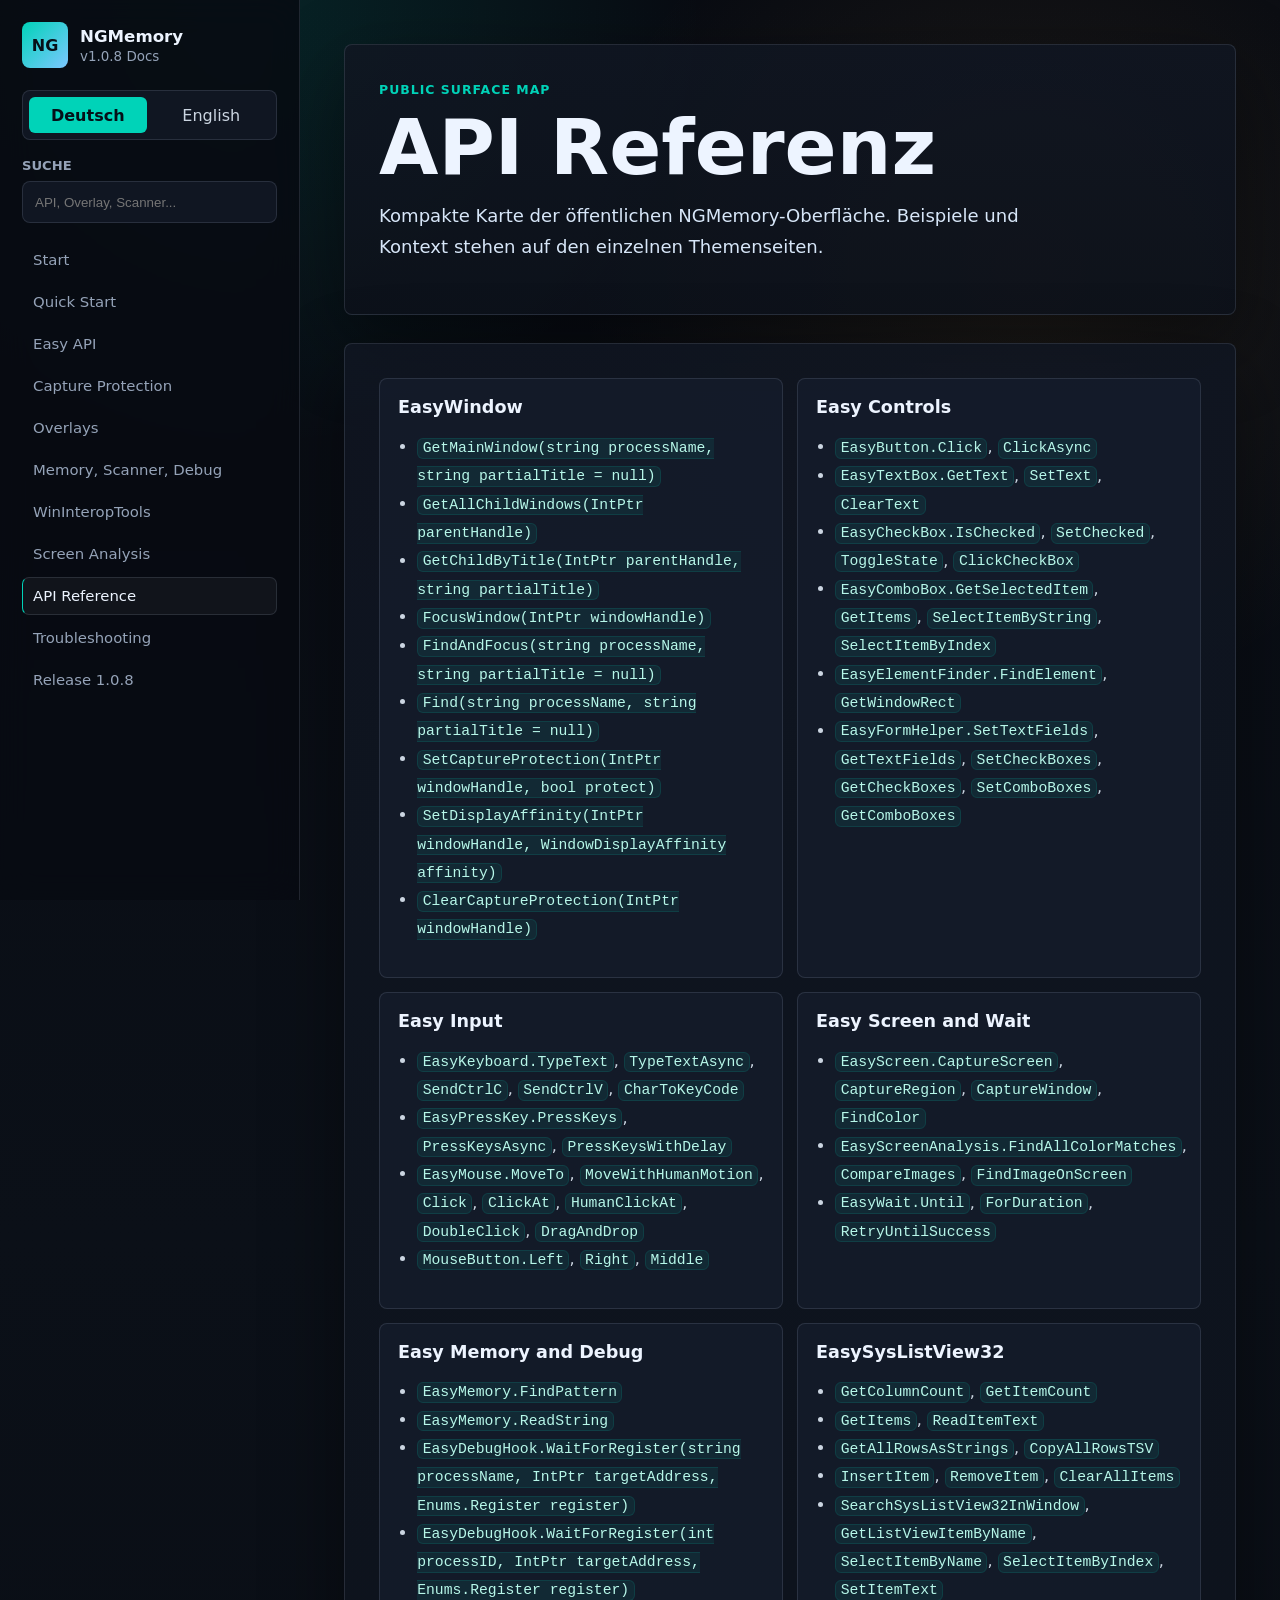
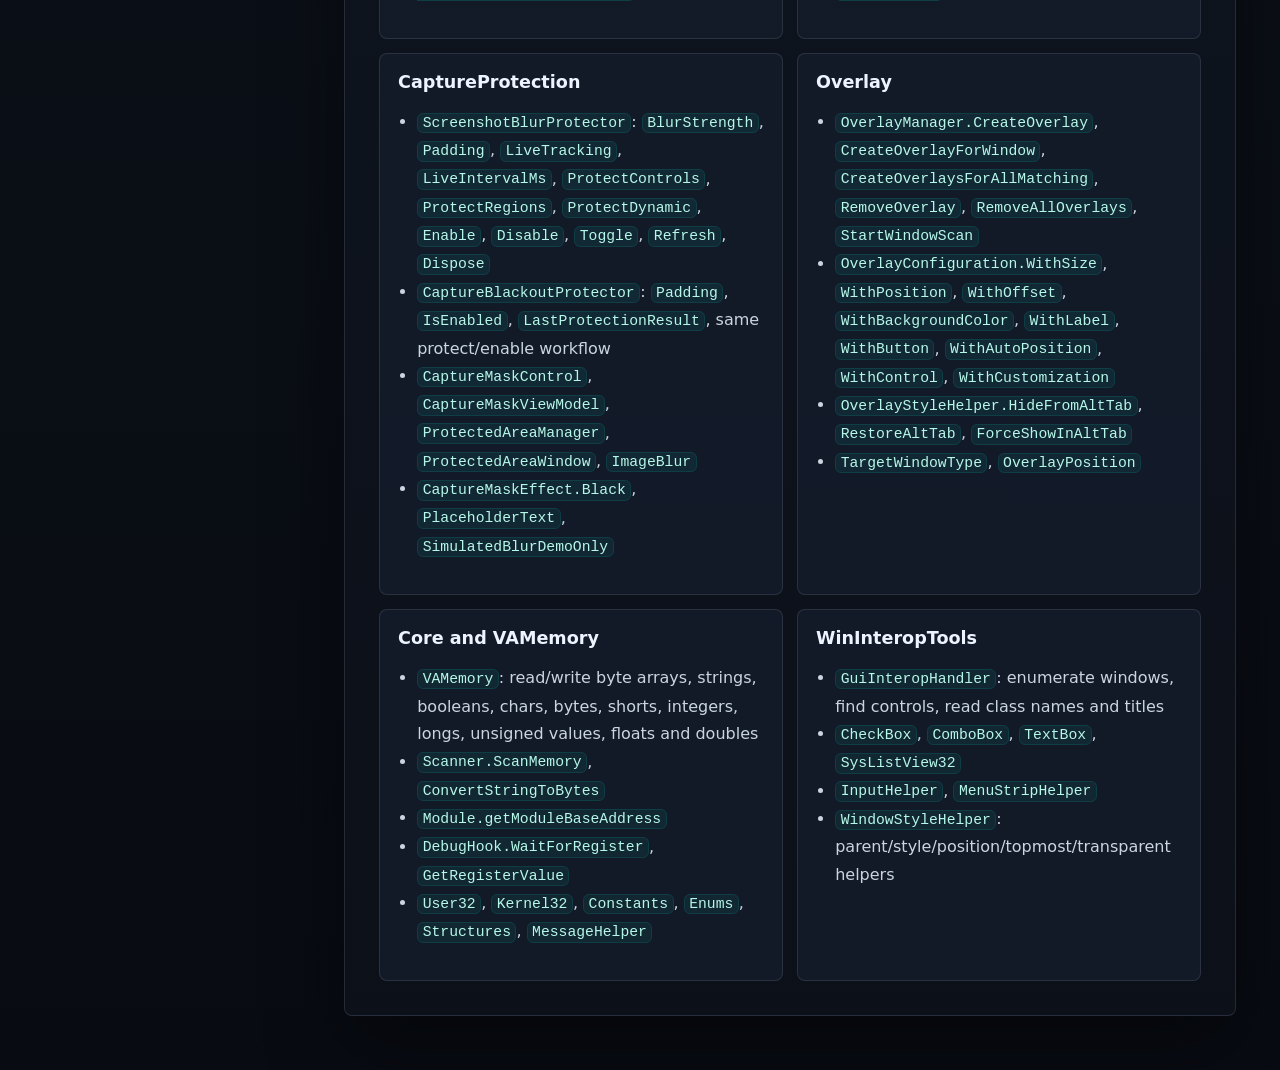
==== NGMemoryDoc/pages/api-reference.html @ c06ba235 "Docs" ====
<!doctype html>
<html lang="de">
<head><meta charset="utf-8"><meta name="viewport" content="width=device-width, initial-scale=1"><title>API Reference - NGMemory</title><link rel="stylesheet" href="../styles.css"></head>
<body><div class="app-shell"><aside class="sidebar"><div class="brand"><div class="brand-mark">NG</div><div><strong>NGMemory</strong><span>v1.0.8 Docs</span></div></div><div class="language-card"><button class="lang-button active" data-set-lang="de">Deutsch</button><button class="lang-button" data-set-lang="en">English</button></div><label class="search-box"><span class="lang lang-de">Suche</span><span class="lang lang-en">Search</span><input id="searchInput" type="search"></label><div class="search-results" id="searchResults"></div><nav class="toc"><a href="../index.html">Start</a><a href="quick-start.html">Quick Start</a><a href="easy-api.html">Easy API</a><a href="capture-protection.html">Capture Protection</a><a href="overlays.html">Overlays</a><a href="memory-scanner-debug.html">Memory, Scanner, Debug</a><a href="wininterop-tools.html">WinInteropTools</a><a href="screen-analysis.html">Screen Analysis</a><a class="active" href="api-reference.html">API Reference</a><a href="troubleshooting.html">Troubleshooting</a><a href="release-1.0.8.html">Release 1.0.8</a></nav></aside>
<main class="content">
<section class="doc-section"><p class="eyebrow">Public surface map</p><h1><span class="lang lang-de">API Referenz</span><span class="lang lang-en">API Reference</span></h1><p class="lead lang lang-de">Kompakte Karte der öffentlichen NGMemory-Oberfläche. Beispiele und Kontext stehen auf den einzelnen Themenseiten.</p><p class="lead lang lang-en">Compact map of the public NGMemory surface. Examples and context live on the topic pages.</p></section>
<section class="doc-section"><div class="api-grid">
<article><h3>EasyWindow</h3><ul><li><code>GetMainWindow(string processName, string partialTitle = null)</code></li><li><code>GetAllChildWindows(IntPtr parentHandle)</code></li><li><code>GetChildByTitle(IntPtr parentHandle, string partialTitle)</code></li><li><code>FocusWindow(IntPtr windowHandle)</code></li><li><code>FindAndFocus(string processName, string partialTitle = null)</code></li><li><code>Find(string processName, string partialTitle = null)</code></li><li><code>SetCaptureProtection(IntPtr windowHandle, bool protect)</code></li><li><code>SetDisplayAffinity(IntPtr windowHandle, WindowDisplayAffinity affinity)</code></li><li><code>ClearCaptureProtection(IntPtr windowHandle)</code></li></ul></article>
<article><h3>Easy Controls</h3><ul><li><code>EasyButton.Click</code>, <code>ClickAsync</code></li><li><code>EasyTextBox.GetText</code>, <code>SetText</code>, <code>ClearText</code></li><li><code>EasyCheckBox.IsChecked</code>, <code>SetChecked</code>, <code>ToggleState</code>, <code>ClickCheckBox</code></li><li><code>EasyComboBox.GetSelectedItem</code>, <code>GetItems</code>, <code>SelectItemByString</code>, <code>SelectItemByIndex</code></li><li><code>EasyElementFinder.FindElement</code>, <code>GetWindowRect</code></li><li><code>EasyFormHelper.SetTextFields</code>, <code>GetTextFields</code>, <code>SetCheckBoxes</code>, <code>GetCheckBoxes</code>, <code>SetComboBoxes</code>, <code>GetComboBoxes</code></li></ul></article>
<article><h3>Easy Input</h3><ul><li><code>EasyKeyboard.TypeText</code>, <code>TypeTextAsync</code>, <code>SendCtrlC</code>, <code>SendCtrlV</code>, <code>CharToKeyCode</code></li><li><code>EasyPressKey.PressKeys</code>, <code>PressKeysAsync</code>, <code>PressKeysWithDelay</code></li><li><code>EasyMouse.MoveTo</code>, <code>MoveWithHumanMotion</code>, <code>Click</code>, <code>ClickAt</code>, <code>HumanClickAt</code>, <code>DoubleClick</code>, <code>DragAndDrop</code></li><li><code>MouseButton.Left</code>, <code>Right</code>, <code>Middle</code></li></ul></article>
<article><h3>Easy Screen and Wait</h3><ul><li><code>EasyScreen.CaptureScreen</code>, <code>CaptureRegion</code>, <code>CaptureWindow</code>, <code>FindColor</code></li><li><code>EasyScreenAnalysis.FindAllColorMatches</code>, <code>CompareImages</code>, <code>FindImageOnScreen</code></li><li><code>EasyWait.Until</code>, <code>ForDuration</code>, <code>RetryUntilSuccess</code></li></ul></article>
<article><h3>Easy Memory and Debug</h3><ul><li><code>EasyMemory.FindPattern</code></li><li><code>EasyMemory.ReadString</code></li><li><code>EasyDebugHook.WaitForRegister(string processName, IntPtr targetAddress, Enums.Register register)</code></li><li><code>EasyDebugHook.WaitForRegister(int processID, IntPtr targetAddress, Enums.Register register)</code></li></ul></article>
<article><h3>EasySysListView32</h3><ul><li><code>GetColumnCount</code>, <code>GetItemCount</code></li><li><code>GetItems</code>, <code>ReadItemText</code></li><li><code>GetAllRowsAsStrings</code>, <code>CopyAllRowsTSV</code></li><li><code>InsertItem</code>, <code>RemoveItem</code>, <code>ClearAllItems</code></li><li><code>SearchSysListView32InWindow</code>, <code>GetListViewItemByName</code>, <code>SelectItemByName</code>, <code>SelectItemByIndex</code>, <code>SetItemText</code></li></ul></article>
<article><h3>CaptureProtection</h3><ul><li><code>ScreenshotBlurProtector</code>: <code>BlurStrength</code>, <code>Padding</code>, <code>LiveTracking</code>, <code>LiveIntervalMs</code>, <code>ProtectControls</code>, <code>ProtectRegions</code>, <code>ProtectDynamic</code>, <code>Enable</code>, <code>Disable</code>, <code>Toggle</code>, <code>Refresh</code>, <code>Dispose</code></li><li><code>CaptureBlackoutProtector</code>: <code>Padding</code>, <code>IsEnabled</code>, <code>LastProtectionResult</code>, same protect/enable workflow</li><li><code>CaptureMaskControl</code>, <code>CaptureMaskViewModel</code>, <code>ProtectedAreaManager</code>, <code>ProtectedAreaWindow</code>, <code>ImageBlur</code></li><li><code>CaptureMaskEffect.Black</code>, <code>PlaceholderText</code>, <code>SimulatedBlurDemoOnly</code></li></ul></article>
<article><h3>Overlay</h3><ul><li><code>OverlayManager.CreateOverlay</code>, <code>CreateOverlayForWindow</code>, <code>CreateOverlaysForAllMatching</code>, <code>RemoveOverlay</code>, <code>RemoveAllOverlays</code>, <code>StartWindowScan</code></li><li><code>OverlayConfiguration.WithSize</code>, <code>WithPosition</code>, <code>WithOffset</code>, <code>WithBackgroundColor</code>, <code>WithLabel</code>, <code>WithButton</code>, <code>WithAutoPosition</code>, <code>WithControl</code>, <code>WithCustomization</code></li><li><code>OverlayStyleHelper.HideFromAltTab</code>, <code>RestoreAltTab</code>, <code>ForceShowInAltTab</code></li><li><code>TargetWindowType</code>, <code>OverlayPosition</code></li></ul></article>
<article><h3>Core and VAMemory</h3><ul><li><code>VAMemory</code>: read/write byte arrays, strings, booleans, chars, bytes, shorts, integers, longs, unsigned values, floats and doubles</li><li><code>Scanner.ScanMemory</code>, <code>ConvertStringToBytes</code></li><li><code>Module.getModuleBaseAddress</code></li><li><code>DebugHook.WaitForRegister</code>, <code>GetRegisterValue</code></li><li><code>User32</code>, <code>Kernel32</code>, <code>Constants</code>, <code>Enums</code>, <code>Structures</code>, <code>MessageHelper</code></li></ul></article>
<article><h3>WinInteropTools</h3><ul><li><code>GuiInteropHandler</code>: enumerate windows, find controls, read class names and titles</li><li><code>CheckBox</code>, <code>ComboBox</code>, <code>TextBox</code>, <code>SysListView32</code></li><li><code>InputHelper</code>, <code>MenuStripHelper</code></li><li><code>WindowStyleHelper</code>: parent/style/position/topmost/transparent helpers</li></ul></article>
</div></section>
</main></div><script src="../search-index.js"></script><script src="../app.js"></script></body></html>
---- NGMemoryDoc/styles.css ----
:root {
  color-scheme: dark;
  --bg: #080b12;
  --panel: #101622;
  --panel-2: #151d2c;
  --panel-3: #1b2638;
  --text: #edf4ff;
  --muted: #95a3b8;
  --soft: #cbd5e1;
  --border: rgba(148, 163, 184, 0.18);
  --accent: #00d3b8;
  --accent-2: #f4b34e;
  --accent-3: #7cc7ff;
  --danger: #ff6b82;
  --code-bg: #07111e;
  --shadow: 0 28px 80px rgba(0, 0, 0, 0.42);
  font-family: Inter, ui-sans-serif, system-ui, -apple-system, BlinkMacSystemFont, "Segoe UI", sans-serif;
}

* {
  box-sizing: border-box;
}

html {
  scroll-behavior: smooth;
}

body {
  margin: 0;
  background:
    radial-gradient(circle at 20% 0%, rgba(0, 211, 184, 0.12), transparent 28rem),
    radial-gradient(circle at 80% 10%, rgba(244, 179, 78, 0.09), transparent 28rem),
    linear-gradient(180deg, #080b12 0%, #0b1018 46%, #080b12 100%);
  color: var(--text);
}

a {
  color: inherit;
  text-decoration: none;
}

code {
  color: #b7f7e9;
  background: rgba(0, 211, 184, 0.08);
  border: 1px solid rgba(0, 211, 184, 0.12);
  border-radius: 6px;
  padding: 0.08rem 0.28rem;
  font-family: "Cascadia Code", "Consolas", monospace;
  font-size: 0.92em;
}

.app-shell {
  display: grid;
  grid-template-columns: 300px minmax(0, 1fr);
  min-height: 100vh;
}

.sidebar {
  position: sticky;
  top: 0;
  height: 100vh;
  padding: 22px;
  background: rgba(8, 11, 18, 0.86);
  border-right: 1px solid var(--border);
  backdrop-filter: blur(16px);
  overflow-y: auto;
}

.brand {
  display: flex;
  align-items: center;
  gap: 12px;
  margin-bottom: 22px;
}

.brand-mark {
  display: grid;
  place-items: center;
  width: 46px;
  height: 46px;
  color: #061018;
  background: linear-gradient(135deg, var(--accent), var(--accent-3));
  border-radius: 8px;
  font-weight: 900;
  letter-spacing: 0;
}

.brand strong {
  display: block;
  font-size: 1.04rem;
}

.brand span {
  display: block;
  color: var(--muted);
  font-size: 0.84rem;
  margin-top: 3px;
}

.language-card {
  display: grid;
  grid-template-columns: 1fr 1fr;
  gap: 6px;
  padding: 6px;
  margin-bottom: 18px;
  background: var(--panel);
  border: 1px solid var(--border);
  border-radius: 8px;
}

.lang-button {
  min-height: 36px;
  color: var(--soft);
  background: transparent;
  border: 0;
  border-radius: 6px;
  cursor: pointer;
  font: inherit;
}

.lang-button.active {
  color: #051018;
  background: var(--accent);
  font-weight: 800;
}

.search-box {
  display: grid;
  gap: 8px;
  margin-bottom: 18px;
  color: var(--muted);
  font-size: 0.82rem;
  font-weight: 700;
  text-transform: uppercase;
}

.search-box input {
  width: 100%;
  height: 42px;
  padding: 0 12px;
  color: var(--text);
  background: var(--panel);
  border: 1px solid var(--border);
  border-radius: 8px;
  outline: none;
}

.search-box input:focus {
  border-color: rgba(0, 211, 184, 0.65);
  box-shadow: 0 0 0 3px rgba(0, 211, 184, 0.13);
}

.toc {
  display: grid;
  gap: 4px;
}

.toc a {
  color: var(--muted);
  padding: 9px 10px;
  border-radius: 7px;
  border: 1px solid transparent;
  font-size: 0.93rem;
}

.toc a:hover,
.toc a.active {
  color: var(--text);
  background: rgba(255, 255, 255, 0.045);
  border-color: var(--border);
}

.toc a.active {
  border-left-color: var(--accent);
}

.search-results {
  display: none;
  gap: 7px;
  margin: -6px 0 18px;
}

.search-results.visible {
  display: grid;
}

.search-results a,
.search-empty {
  display: grid;
  gap: 3px;
  padding: 10px;
  background: rgba(255, 255, 255, 0.045);
  border: 1px solid var(--border);
  border-radius: 8px;
}

.search-results a:hover {
  border-color: rgba(0, 211, 184, 0.45);
}

.search-results b {
  color: var(--text);
  font-size: 0.9rem;
}

.search-results span,
.search-empty {
  color: var(--muted);
  font-size: 0.78rem;
  line-height: 1.35;
}

.content {
  width: 100%;
  max-width: none;
  padding: 44px;
}

.doc-section {
  margin-bottom: 28px;
  padding: 34px;
  background: linear-gradient(180deg, rgba(16, 22, 34, 0.86), rgba(13, 18, 27, 0.86));
  border: 1px solid var(--border);
  border-radius: 8px;
  box-shadow: var(--shadow);
}

.hero {
  display: grid;
  grid-template-columns: minmax(460px, 1.05fr) minmax(360px, 0.95fr);
  align-items: center;
  gap: 28px;
  min-height: 520px;
}

.hero-copy {
  min-width: 0;
  position: relative;
  z-index: 1;
}

.eyebrow {
  color: var(--accent);
  margin: 0 0 14px;
  font-weight: 900;
  letter-spacing: 0.08em;
  text-transform: uppercase;
  font-size: 0.78rem;
}

h1,
h2,
h3 {
  letter-spacing: 0;
}

h1 {
  margin: 0;
  font-size: clamp(3.4rem, 6vw, 5.7rem);
  line-height: 0.88;
  overflow-wrap: normal;
}

h2 {
  margin: 0 0 18px;
  font-size: clamp(1.7rem, 3vw, 2.45rem);
}

h3 {
  margin: 28px 0 12px;
  font-size: 1.1rem;
}

p {
  color: var(--soft);
  line-height: 1.72;
}

.lead {
  max-width: 680px;
  color: #d7e6f8;
  font-size: 1.13rem;
}

.hero-actions {
  display: flex;
  gap: 10px;
  margin-top: 24px;
}

.primary-action,
.secondary-action {
  display: inline-flex;
  align-items: center;
  justify-content: center;
  height: 42px;
  min-width: 104px;
  padding: 0 16px;
  border-radius: 8px;
  font-weight: 850;
}

.primary-action {
  color: #051018;
  background: var(--accent);
}

.secondary-action {
  color: var(--text);
  background: rgba(255, 255, 255, 0.05);
  border: 1px solid var(--border);
}

.preview-window,
.preview-panel,
.grid article,
.api-grid article {
  background: rgba(21, 29, 44, 0.78);
  border: 1px solid var(--border);
  border-radius: 8px;
}

.preview-window {
  overflow: hidden;
  min-width: 0;
}

.window-top {
  display: flex;
  align-items: center;
  gap: 7px;
  height: 42px;
  padding: 0 14px;
  background: rgba(255, 255, 255, 0.04);
  border-bottom: 1px solid var(--border);
}

.window-top span {
  width: 11px;
  height: 11px;
  border-radius: 999px;
  background: var(--danger);
}

.window-top span:nth-child(2) {
  background: var(--accent-2);
}

.window-top span:nth-child(3) {
  background: var(--accent);
}

.window-top b {
  margin-left: auto;
  color: var(--muted);
  font-size: 0.78rem;
  white-space: nowrap;
}

.preview-stage {
  position: relative;
  min-height: 350px;
  padding: 28px;
  background:
    linear-gradient(135deg, rgba(124, 199, 255, 0.08), transparent 45%),
    #0b1320;
}

.preview-form {
  display: grid;
  gap: 12px;
  padding: 20px;
  background: #111827;
  border: 1px solid var(--border);
  border-radius: 8px;
}

.field-row {
  min-height: 44px;
  padding: 12px;
  color: var(--soft);
  background: rgba(255, 255, 255, 0.04);
  border: 1px solid rgba(255, 255, 255, 0.06);
  border-radius: 7px;
}

.field-row.protected {
  border-color: rgba(0, 211, 184, 0.42);
  box-shadow: inset 0 0 0 1px rgba(0, 211, 184, 0.12);
}

.field-row.blur {
  color: rgba(237, 244, 255, 0.7);
  filter: blur(0.45px);
}

.overlay-badge {
  position: absolute;
  right: 22px;
  bottom: 22px;
  max-width: calc(100% - 44px);
  padding: 9px 11px;
  color: #07111e;
  background: var(--accent-2);
  border-radius: 7px;
  font-size: 0.78rem;
  font-weight: 900;
}

.callout {
  margin: 18px 0 24px;
  padding: 16px 18px;
  border-radius: 8px;
  line-height: 1.7;
}

.callout.important {
  color: #e7fffb;
  background: rgba(0, 211, 184, 0.09);
  border: 1px solid rgba(0, 211, 184, 0.28);
}

.callout.warning {
  color: #fff4df;
  background: rgba(244, 179, 78, 0.1);
  border: 1px solid rgba(244, 179, 78, 0.3);
}

.grid {
  display: grid;
  gap: 16px;
}

.grid.two {
  grid-template-columns: repeat(2, minmax(0, 1fr));
}

.grid article,
.api-grid article {
  padding: 18px;
}

.grid article h3,
.api-grid article h3 {
  margin-top: 0;
}

ul {
  color: var(--soft);
  line-height: 1.72;
  padding-left: 1.2rem;
}

.module-map,
.api-grid,
.page-list {
  display: grid;
  grid-template-columns: repeat(2, minmax(0, 1fr));
  gap: 14px;
}

.module-map div {
  min-height: 124px;
  padding: 18px;
  background: linear-gradient(145deg, rgba(0, 211, 184, 0.09), rgba(124, 199, 255, 0.06));
  border: 1px solid var(--border);
  border-radius: 8px;
}

.module-map b {
  display: block;
  margin-bottom: 10px;
  color: var(--accent);
}

.module-map span {
  color: var(--soft);
  line-height: 1.55;
}

.page-list a {
  display: grid;
  gap: 8px;
  min-height: 112px;
  padding: 18px;
  background: rgba(21, 29, 44, 0.78);
  border: 1px solid var(--border);
  border-radius: 8px;
}

.page-list a:hover {
  border-color: rgba(0, 211, 184, 0.45);
  background: rgba(0, 211, 184, 0.07);
}

.page-list b {
  color: var(--accent);
}

.page-list span {
  color: var(--soft);
  line-height: 1.5;
}

.code-card {
  position: relative;
  margin: 14px 0 22px;
  overflow: hidden;
  background: var(--code-bg);
  border: 1px solid rgba(124, 199, 255, 0.18);
  border-radius: 8px;
}

.code-card.compact {
  margin-bottom: 0;
}

.code-title {
  display: flex;
  align-items: center;
  min-height: 38px;
  padding: 0 12px;
  color: var(--muted);
  background: rgba(255, 255, 255, 0.035);
  border-bottom: 1px solid rgba(124, 199, 255, 0.12);
  font-size: 0.78rem;
  font-weight: 900;
  text-transform: uppercase;
}

.copy-button {
  position: absolute;
  top: 6px;
  right: 7px;
  height: 26px;
  min-width: 56px;
  color: var(--soft);
  background: rgba(255, 255, 255, 0.07);
  border: 1px solid var(--border);
  border-radius: 6px;
  cursor: pointer;
  font-size: 0.76rem;
}

pre {
  margin: 0;
  padding: 18px;
  overflow: auto;
}

pre code {
  display: block;
  padding: 0;
  color: #dce8f6;
  background: transparent;
  border: 0;
  border-radius: 0;
  font-size: 0.91rem;
  line-height: 1.62;
  white-space: pre;
}

.tok-keyword {
  color: #7cc7ff;
  font-weight: 700;
}

.tok-string {
  color: #a7f3d0;
}

.tok-comment {
  color: #718096;
  font-style: italic;
}

.tok-number {
  color: #f4b34e;
}

.tok-type {
  color: #ff9fb0;
}

.preview-panel {
  padding: 18px;
}

.preview-title {
  margin-bottom: 14px;
  color: var(--muted);
  font-size: 0.8rem;
  font-weight: 900;
  text-transform: uppercase;
}

.capture-demo {
  display: grid;
  grid-template-columns: 1fr 1fr;
  gap: 14px;
}

.demo-screen,
.demo-capture {
  display: grid;
  gap: 8px;
  min-height: 150px;
  padding: 18px;
  border-radius: 8px;
  border: 1px solid var(--border);
  background: #0b1320;
}

.demo-screen b,
.demo-capture b {
  align-self: center;
  color: var(--text);
  font-size: 1.2rem;
}

.demo-screen span,
.demo-capture span,
.demo-screen em,
.demo-capture em {
  color: var(--muted);
  font-style: normal;
}

.demo-capture b {
  color: var(--accent-2);
}

.accordion details {
  margin-bottom: 10px;
  padding: 14px 16px;
  background: rgba(255, 255, 255, 0.035);
  border: 1px solid var(--border);
  border-radius: 8px;
}

.accordion summary {
  color: var(--text);
  cursor: pointer;
  font-weight: 800;
}

.release-list {
  display: flex;
  flex-wrap: wrap;
  gap: 9px;
}

.release-list span {
  padding: 8px 10px;
  color: #dffefa;
  background: rgba(0, 211, 184, 0.08);
  border: 1px solid rgba(0, 211, 184, 0.2);
  border-radius: 999px;
  font-size: 0.88rem;
}

.lang-en {
  display: none;
}

html[data-lang="en"] .lang-de {
  display: none;
}

html[data-lang="en"] .lang-en {
  display: inline;
}

html[data-lang="en"] p.lang-en,
html[data-lang="en"] span.lang-en {
  display: block;
}

.doc-section.hidden {
  display: none;
}

.no-results {
  position: fixed;
  left: 50%;
  bottom: 20px;
  display: none;
  transform: translateX(-50%);
  padding: 10px 14px;
  color: #07111e;
  background: var(--accent-2);
  border-radius: 8px;
  font-weight: 850;
  box-shadow: var(--shadow);
}

.no-results.visible {
  display: block;
}

@media (max-width: 980px) {
  .app-shell {
    grid-template-columns: 1fr;
  }

  .sidebar {
    position: relative;
    height: auto;
  }

  .toc {
    grid-template-columns: repeat(2, minmax(0, 1fr));
  }

  .content {
    padding: 22px;
  }

  .hero,
  .grid.two,
  .module-map,
  .api-grid,
  .page-list,
  .capture-demo {
    grid-template-columns: 1fr;
  }
}

@media (max-width: 1220px) {
  .hero {
    grid-template-columns: 1fr;
  }
}

@media (max-width: 560px) {
  .content,
  .sidebar {
    padding: 16px;
  }

  .doc-section {
    padding: 22px;
  }

  .toc {
    grid-template-columns: 1fr;
  }

  .hero-actions {
    flex-direction: column;
  }

  h1 {
    font-size: 3.3rem;
  }
}
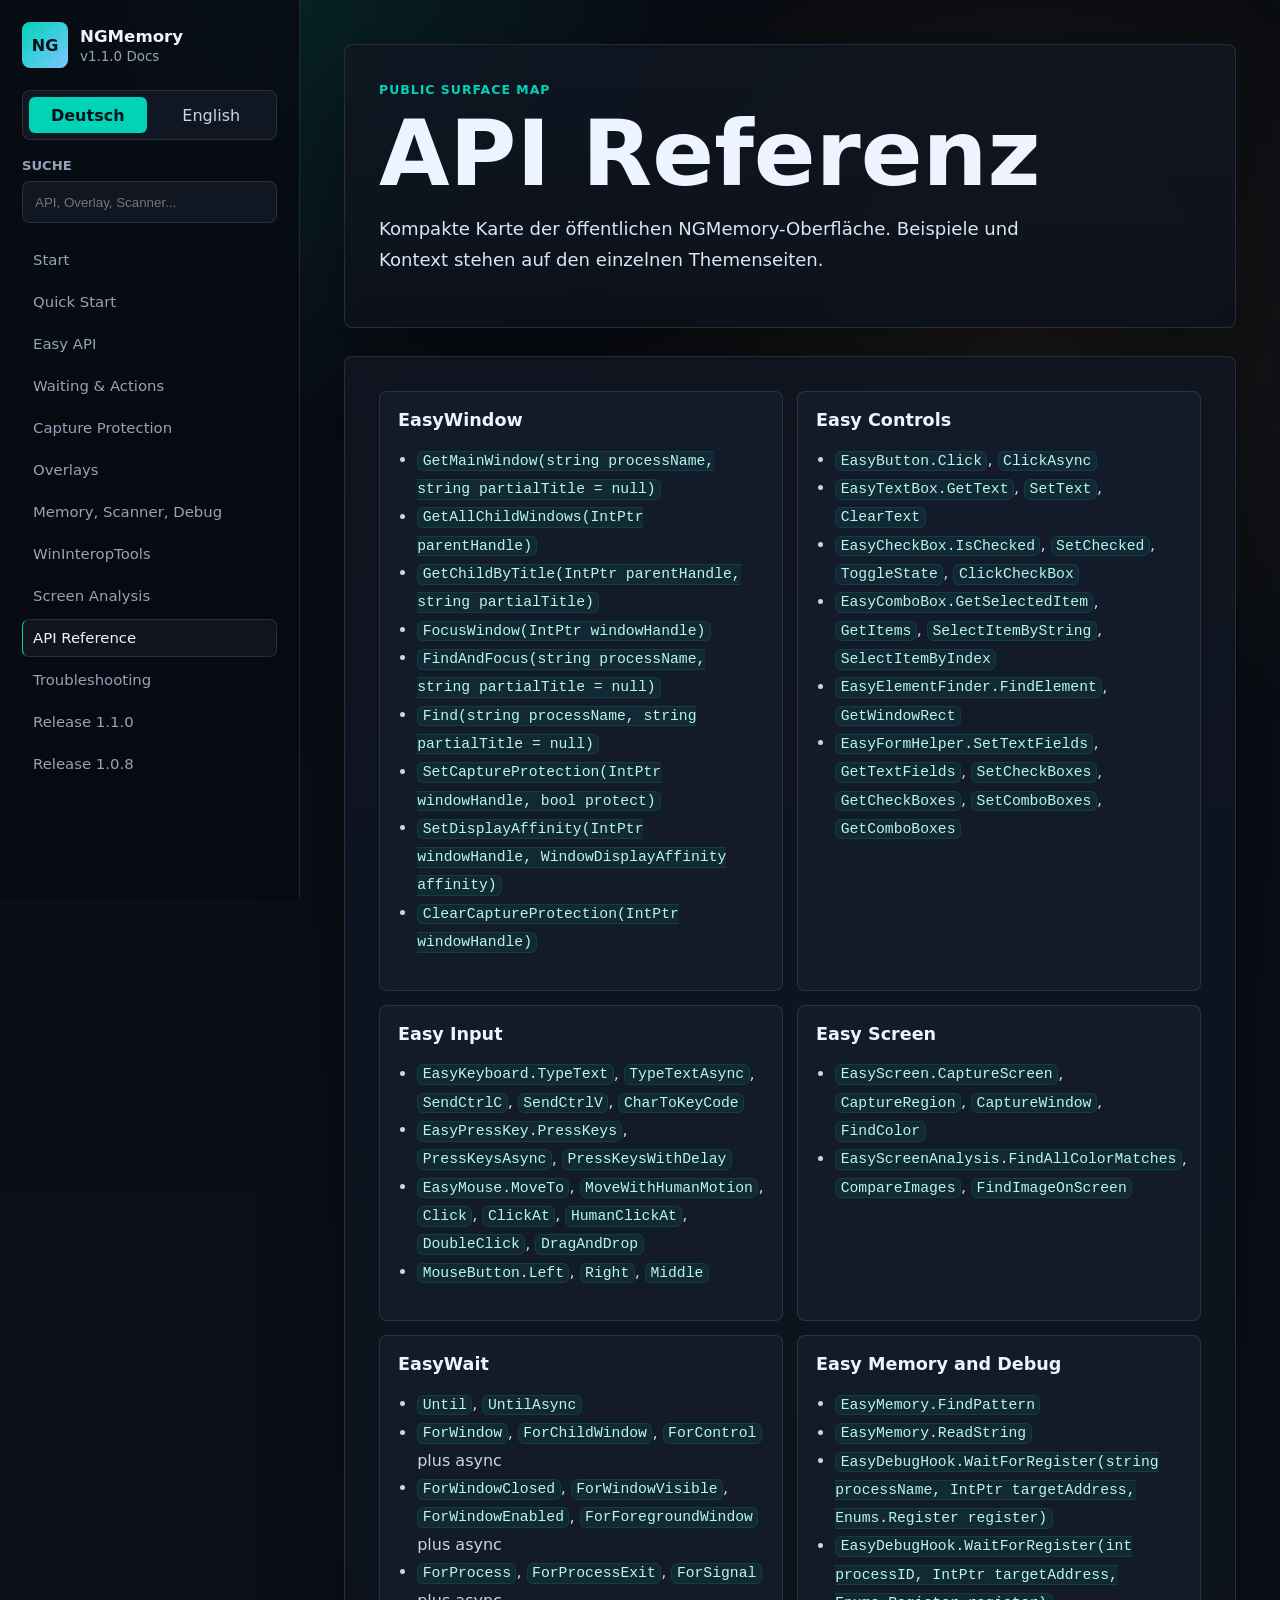
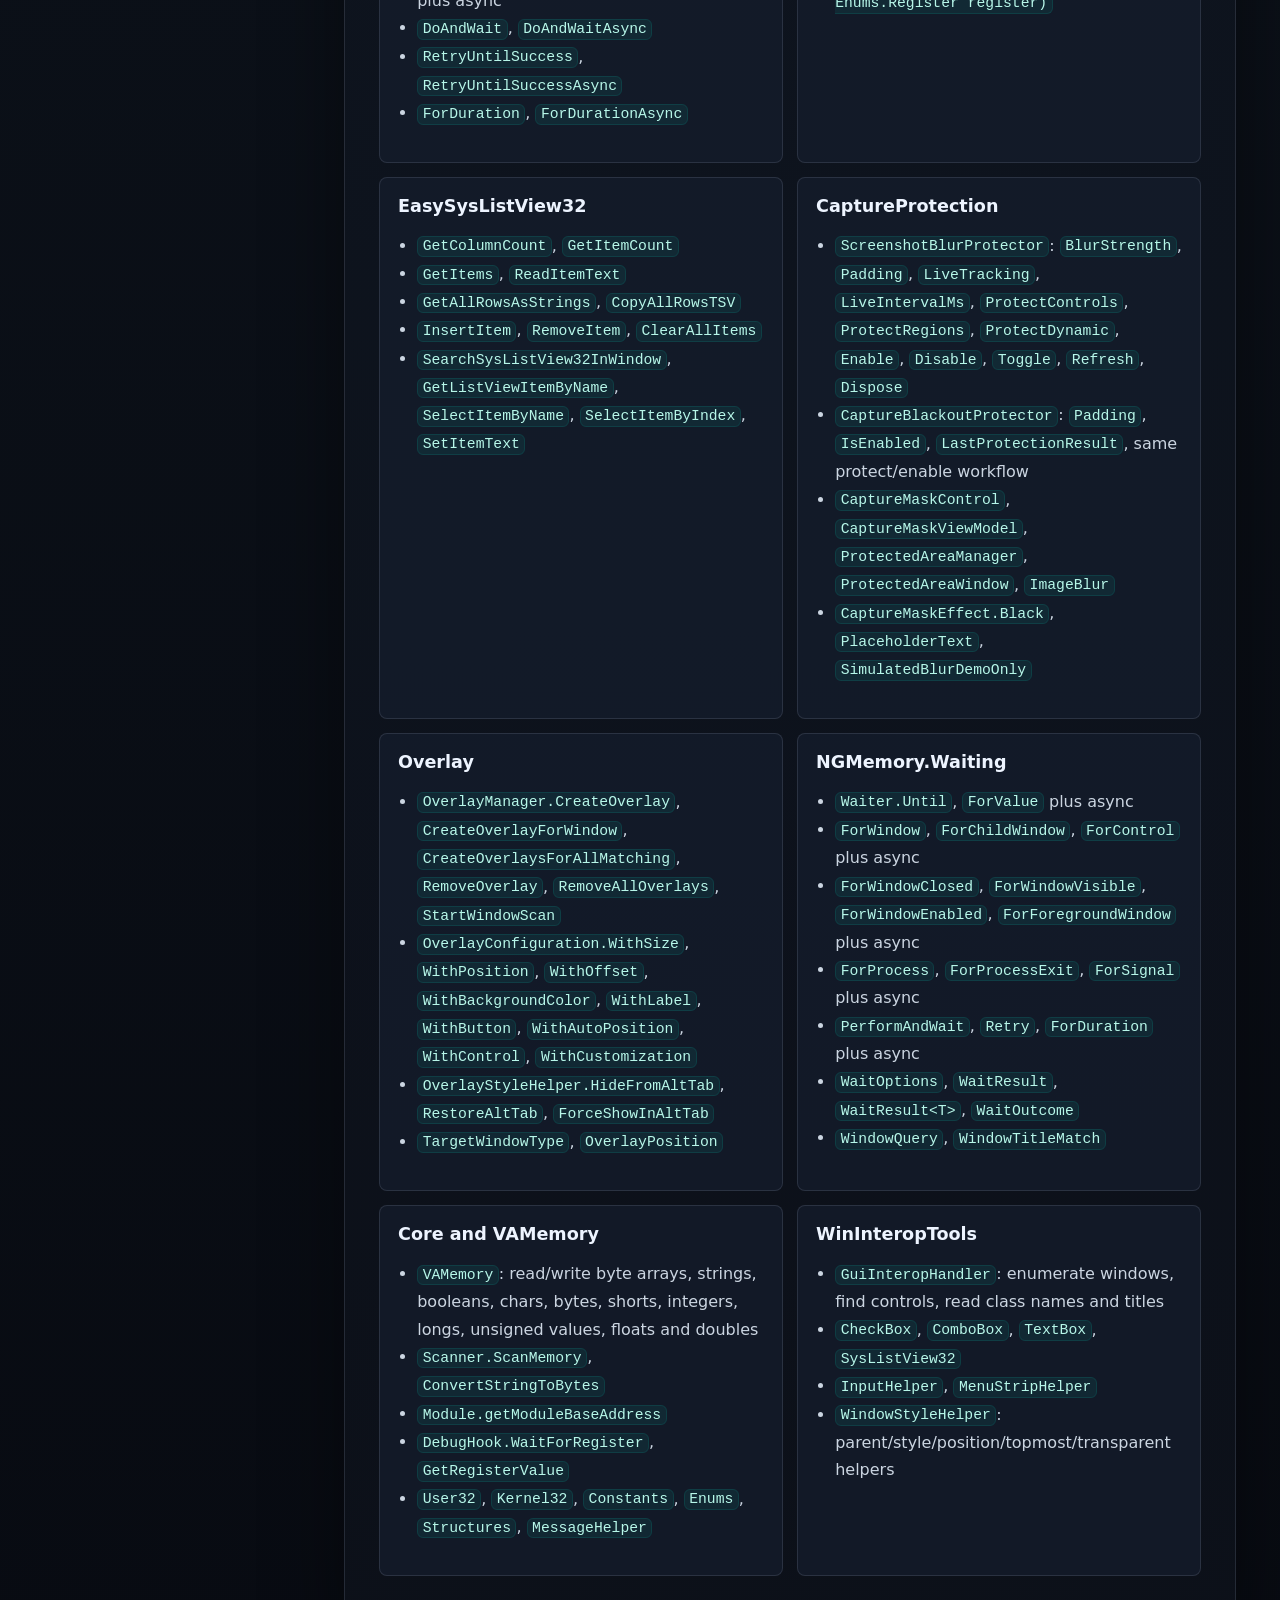
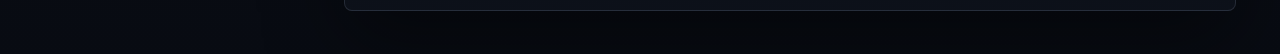
==== commit bb3d8568: "Add waiting docs for v1.1.0 Document the new waiting API with a dedicated "Waiting & Actions" page a" ====
--- a/NGMemoryDoc/pages/api-reference.html
+++ b/NGMemoryDoc/pages/api-reference.html
@@ -1,18 +1,20 @@
 <!doctype html>
 <html lang="de">
 <head><meta charset="utf-8"><meta name="viewport" content="width=device-width, initial-scale=1"><title>API Reference - NGMemory</title><link rel="stylesheet" href="../styles.css"></head>
-<body><div class="app-shell"><aside class="sidebar"><div class="brand"><div class="brand-mark">NG</div><div><strong>NGMemory</strong><span>v1.0.8 Docs</span></div></div><div class="language-card"><button class="lang-button active" data-set-lang="de">Deutsch</button><button class="lang-button" data-set-lang="en">English</button></div><label class="search-box"><span class="lang lang-de">Suche</span><span class="lang lang-en">Search</span><input id="searchInput" type="search"></label><div class="search-results" id="searchResults"></div><nav class="toc"><a href="../index.html">Start</a><a href="quick-start.html">Quick Start</a><a href="easy-api.html">Easy API</a><a href="capture-protection.html">Capture Protection</a><a href="overlays.html">Overlays</a><a href="memory-scanner-debug.html">Memory, Scanner, Debug</a><a href="wininterop-tools.html">WinInteropTools</a><a href="screen-analysis.html">Screen Analysis</a><a class="active" href="api-reference.html">API Reference</a><a href="troubleshooting.html">Troubleshooting</a><a href="release-1.0.8.html">Release 1.0.8</a></nav></aside>
+<body><div class="app-shell"><aside class="sidebar"><div class="brand"><div class="brand-mark">NG</div><div><strong>NGMemory</strong><span>v1.1.0 Docs</span></div></div><div class="language-card"><button class="lang-button active" data-set-lang="de">Deutsch</button><button class="lang-button" data-set-lang="en">English</button></div><label class="search-box"><span class="lang lang-de">Suche</span><span class="lang lang-en">Search</span><input id="searchInput" type="search"></label><div class="search-results" id="searchResults"></div><nav class="toc"><a href="../index.html">Start</a><a href="quick-start.html">Quick Start</a><a href="easy-api.html">Easy API</a><a href="waiting.html">Waiting &amp; Actions</a><a href="capture-protection.html">Capture Protection</a><a href="overlays.html">Overlays</a><a href="memory-scanner-debug.html">Memory, Scanner, Debug</a><a href="wininterop-tools.html">WinInteropTools</a><a href="screen-analysis.html">Screen Analysis</a><a class="active" href="api-reference.html">API Reference</a><a href="troubleshooting.html">Troubleshooting</a><a href="release-1.1.0.html">Release 1.1.0</a><a href="release-1.0.8.html">Release 1.0.8</a></nav></aside>
 <main class="content">
 <section class="doc-section"><p class="eyebrow">Public surface map</p><h1><span class="lang lang-de">API Referenz</span><span class="lang lang-en">API Reference</span></h1><p class="lead lang lang-de">Kompakte Karte der öffentlichen NGMemory-Oberfläche. Beispiele und Kontext stehen auf den einzelnen Themenseiten.</p><p class="lead lang lang-en">Compact map of the public NGMemory surface. Examples and context live on the topic pages.</p></section>
 <section class="doc-section"><div class="api-grid">
 <article><h3>EasyWindow</h3><ul><li><code>GetMainWindow(string processName, string partialTitle = null)</code></li><li><code>GetAllChildWindows(IntPtr parentHandle)</code></li><li><code>GetChildByTitle(IntPtr parentHandle, string partialTitle)</code></li><li><code>FocusWindow(IntPtr windowHandle)</code></li><li><code>FindAndFocus(string processName, string partialTitle = null)</code></li><li><code>Find(string processName, string partialTitle = null)</code></li><li><code>SetCaptureProtection(IntPtr windowHandle, bool protect)</code></li><li><code>SetDisplayAffinity(IntPtr windowHandle, WindowDisplayAffinity affinity)</code></li><li><code>ClearCaptureProtection(IntPtr windowHandle)</code></li></ul></article>
 <article><h3>Easy Controls</h3><ul><li><code>EasyButton.Click</code>, <code>ClickAsync</code></li><li><code>EasyTextBox.GetText</code>, <code>SetText</code>, <code>ClearText</code></li><li><code>EasyCheckBox.IsChecked</code>, <code>SetChecked</code>, <code>ToggleState</code>, <code>ClickCheckBox</code></li><li><code>EasyComboBox.GetSelectedItem</code>, <code>GetItems</code>, <code>SelectItemByString</code>, <code>SelectItemByIndex</code></li><li><code>EasyElementFinder.FindElement</code>, <code>GetWindowRect</code></li><li><code>EasyFormHelper.SetTextFields</code>, <code>GetTextFields</code>, <code>SetCheckBoxes</code>, <code>GetCheckBoxes</code>, <code>SetComboBoxes</code>, <code>GetComboBoxes</code></li></ul></article>
 <article><h3>Easy Input</h3><ul><li><code>EasyKeyboard.TypeText</code>, <code>TypeTextAsync</code>, <code>SendCtrlC</code>, <code>SendCtrlV</code>, <code>CharToKeyCode</code></li><li><code>EasyPressKey.PressKeys</code>, <code>PressKeysAsync</code>, <code>PressKeysWithDelay</code></li><li><code>EasyMouse.MoveTo</code>, <code>MoveWithHumanMotion</code>, <code>Click</code>, <code>ClickAt</code>, <code>HumanClickAt</code>, <code>DoubleClick</code>, <code>DragAndDrop</code></li><li><code>MouseButton.Left</code>, <code>Right</code>, <code>Middle</code></li></ul></article>
-<article><h3>Easy Screen and Wait</h3><ul><li><code>EasyScreen.CaptureScreen</code>, <code>CaptureRegion</code>, <code>CaptureWindow</code>, <code>FindColor</code></li><li><code>EasyScreenAnalysis.FindAllColorMatches</code>, <code>CompareImages</code>, <code>FindImageOnScreen</code></li><li><code>EasyWait.Until</code>, <code>ForDuration</code>, <code>RetryUntilSuccess</code></li></ul></article>
+<article><h3>Easy Screen</h3><ul><li><code>EasyScreen.CaptureScreen</code>, <code>CaptureRegion</code>, <code>CaptureWindow</code>, <code>FindColor</code></li><li><code>EasyScreenAnalysis.FindAllColorMatches</code>, <code>CompareImages</code>, <code>FindImageOnScreen</code></li></ul></article>
+<article><h3>EasyWait</h3><ul><li><code>Until</code>, <code>UntilAsync</code></li><li><code>ForWindow</code>, <code>ForChildWindow</code>, <code>ForControl</code> plus async</li><li><code>ForWindowClosed</code>, <code>ForWindowVisible</code>, <code>ForWindowEnabled</code>, <code>ForForegroundWindow</code> plus async</li><li><code>ForProcess</code>, <code>ForProcessExit</code>, <code>ForSignal</code> plus async</li><li><code>DoAndWait</code>, <code>DoAndWaitAsync</code></li><li><code>RetryUntilSuccess</code>, <code>RetryUntilSuccessAsync</code></li><li><code>ForDuration</code>, <code>ForDurationAsync</code></li></ul></article>
 <article><h3>Easy Memory and Debug</h3><ul><li><code>EasyMemory.FindPattern</code></li><li><code>EasyMemory.ReadString</code></li><li><code>EasyDebugHook.WaitForRegister(string processName, IntPtr targetAddress, Enums.Register register)</code></li><li><code>EasyDebugHook.WaitForRegister(int processID, IntPtr targetAddress, Enums.Register register)</code></li></ul></article>
 <article><h3>EasySysListView32</h3><ul><li><code>GetColumnCount</code>, <code>GetItemCount</code></li><li><code>GetItems</code>, <code>ReadItemText</code></li><li><code>GetAllRowsAsStrings</code>, <code>CopyAllRowsTSV</code></li><li><code>InsertItem</code>, <code>RemoveItem</code>, <code>ClearAllItems</code></li><li><code>SearchSysListView32InWindow</code>, <code>GetListViewItemByName</code>, <code>SelectItemByName</code>, <code>SelectItemByIndex</code>, <code>SetItemText</code></li></ul></article>
 <article><h3>CaptureProtection</h3><ul><li><code>ScreenshotBlurProtector</code>: <code>BlurStrength</code>, <code>Padding</code>, <code>LiveTracking</code>, <code>LiveIntervalMs</code>, <code>ProtectControls</code>, <code>ProtectRegions</code>, <code>ProtectDynamic</code>, <code>Enable</code>, <code>Disable</code>, <code>Toggle</code>, <code>Refresh</code>, <code>Dispose</code></li><li><code>CaptureBlackoutProtector</code>: <code>Padding</code>, <code>IsEnabled</code>, <code>LastProtectionResult</code>, same protect/enable workflow</li><li><code>CaptureMaskControl</code>, <code>CaptureMaskViewModel</code>, <code>ProtectedAreaManager</code>, <code>ProtectedAreaWindow</code>, <code>ImageBlur</code></li><li><code>CaptureMaskEffect.Black</code>, <code>PlaceholderText</code>, <code>SimulatedBlurDemoOnly</code></li></ul></article>
 <article><h3>Overlay</h3><ul><li><code>OverlayManager.CreateOverlay</code>, <code>CreateOverlayForWindow</code>, <code>CreateOverlaysForAllMatching</code>, <code>RemoveOverlay</code>, <code>RemoveAllOverlays</code>, <code>StartWindowScan</code></li><li><code>OverlayConfiguration.WithSize</code>, <code>WithPosition</code>, <code>WithOffset</code>, <code>WithBackgroundColor</code>, <code>WithLabel</code>, <code>WithButton</code>, <code>WithAutoPosition</code>, <code>WithControl</code>, <code>WithCustomization</code></li><li><code>OverlayStyleHelper.HideFromAltTab</code>, <code>RestoreAltTab</code>, <code>ForceShowInAltTab</code></li><li><code>TargetWindowType</code>, <code>OverlayPosition</code></li></ul></article>
+<article><h3>NGMemory.Waiting</h3><ul><li><code>Waiter.Until</code>, <code>ForValue</code> plus async</li><li><code>ForWindow</code>, <code>ForChildWindow</code>, <code>ForControl</code> plus async</li><li><code>ForWindowClosed</code>, <code>ForWindowVisible</code>, <code>ForWindowEnabled</code>, <code>ForForegroundWindow</code> plus async</li><li><code>ForProcess</code>, <code>ForProcessExit</code>, <code>ForSignal</code> plus async</li><li><code>PerformAndWait</code>, <code>Retry</code>, <code>ForDuration</code> plus async</li><li><code>WaitOptions</code>, <code>WaitResult</code>, <code>WaitResult&lt;T&gt;</code>, <code>WaitOutcome</code></li><li><code>WindowQuery</code>, <code>WindowTitleMatch</code></li></ul></article>
 <article><h3>Core and VAMemory</h3><ul><li><code>VAMemory</code>: read/write byte arrays, strings, booleans, chars, bytes, shorts, integers, longs, unsigned values, floats and doubles</li><li><code>Scanner.ScanMemory</code>, <code>ConvertStringToBytes</code></li><li><code>Module.getModuleBaseAddress</code></li><li><code>DebugHook.WaitForRegister</code>, <code>GetRegisterValue</code></li><li><code>User32</code>, <code>Kernel32</code>, <code>Constants</code>, <code>Enums</code>, <code>Structures</code>, <code>MessageHelper</code></li></ul></article>
 <article><h3>WinInteropTools</h3><ul><li><code>GuiInteropHandler</code>: enumerate windows, find controls, read class names and titles</li><li><code>CheckBox</code>, <code>ComboBox</code>, <code>TextBox</code>, <code>SysListView32</code></li><li><code>InputHelper</code>, <code>MenuStripHelper</code></li><li><code>WindowStyleHelper</code>: parent/style/position/topmost/transparent helpers</li></ul></article>
 </div></section>
--- a/NGMemoryDoc/styles.css
+++ b/NGMemoryDoc/styles.css
@@ -256,14 +256,14 @@
 
 h1 {
   margin: 0;
-  font-size: clamp(3.4rem, 6vw, 5.7rem);
+  font-size: 5.7rem;
   line-height: 0.88;
   overflow-wrap: normal;
 }
 
 h2 {
   margin: 0 0 18px;
-  font-size: clamp(1.7rem, 3vw, 2.45rem);
+  font-size: 2.45rem;
 }
 
 h3 {
@@ -438,6 +438,7 @@
 .grid article,
 .api-grid article {
   padding: 18px;
+  min-width: 0;
 }
 
 .grid article h3,
@@ -461,6 +462,7 @@
 
 .module-map div {
   min-height: 124px;
+  min-width: 0;
   padding: 18px;
   background: linear-gradient(145deg, rgba(0, 211, 184, 0.09), rgba(124, 199, 255, 0.06));
   border: 1px solid var(--border);
@@ -482,6 +484,7 @@
   display: grid;
   gap: 8px;
   min-height: 112px;
+  min-width: 0;
   padding: 18px;
   background: rgba(21, 29, 44, 0.78);
   border: 1px solid var(--border);
@@ -505,6 +508,9 @@
 .code-card {
   position: relative;
   margin: 14px 0 22px;
+  width: 100%;
+  min-width: 0;
+  max-width: 100%;
   overflow: hidden;
   background: var(--code-bg);
   border: 1px solid rgba(124, 199, 255, 0.18);
@@ -701,19 +707,47 @@
 @media (max-width: 980px) {
   .app-shell {
     grid-template-columns: 1fr;
+    width: 100%;
+    min-width: 0;
   }
 
   .sidebar {
-    position: relative;
+    position: sticky;
+    z-index: 20;
     height: auto;
+    max-height: 100vh;
+    background: rgba(8, 11, 18, 0.97);
+    border-right: 0;
+    border-bottom: 1px solid var(--border);
+    width: 100%;
+    min-width: 0;
+    overflow-x: hidden;
   }
 
   .toc {
-    grid-template-columns: repeat(2, minmax(0, 1fr));
+    display: flex;
+    gap: 6px;
+    padding-bottom: 4px;
+    overflow-x: auto;
+    scrollbar-width: thin;
+    width: 100%;
+    min-width: 0;
+    max-width: 100%;
+  }
+
+  .toc a {
+    flex: 0 0 auto;
+    white-space: nowrap;
   }
 
   .content {
     padding: 22px;
+    min-width: 0;
+    overflow-x: hidden;
+  }
+
+  .doc-section {
+    min-width: 0;
   }
 
   .hero,
@@ -730,6 +764,10 @@
   .hero {
     grid-template-columns: 1fr;
   }
+
+  h1 {
+    font-size: 4.5rem;
+  }
 }
 
 @media (max-width: 560px) {
@@ -742,10 +780,6 @@
     padding: 22px;
   }
 
-  .toc {
-    grid-template-columns: 1fr;
-  }
-
   .hero-actions {
     flex-direction: column;
   }
